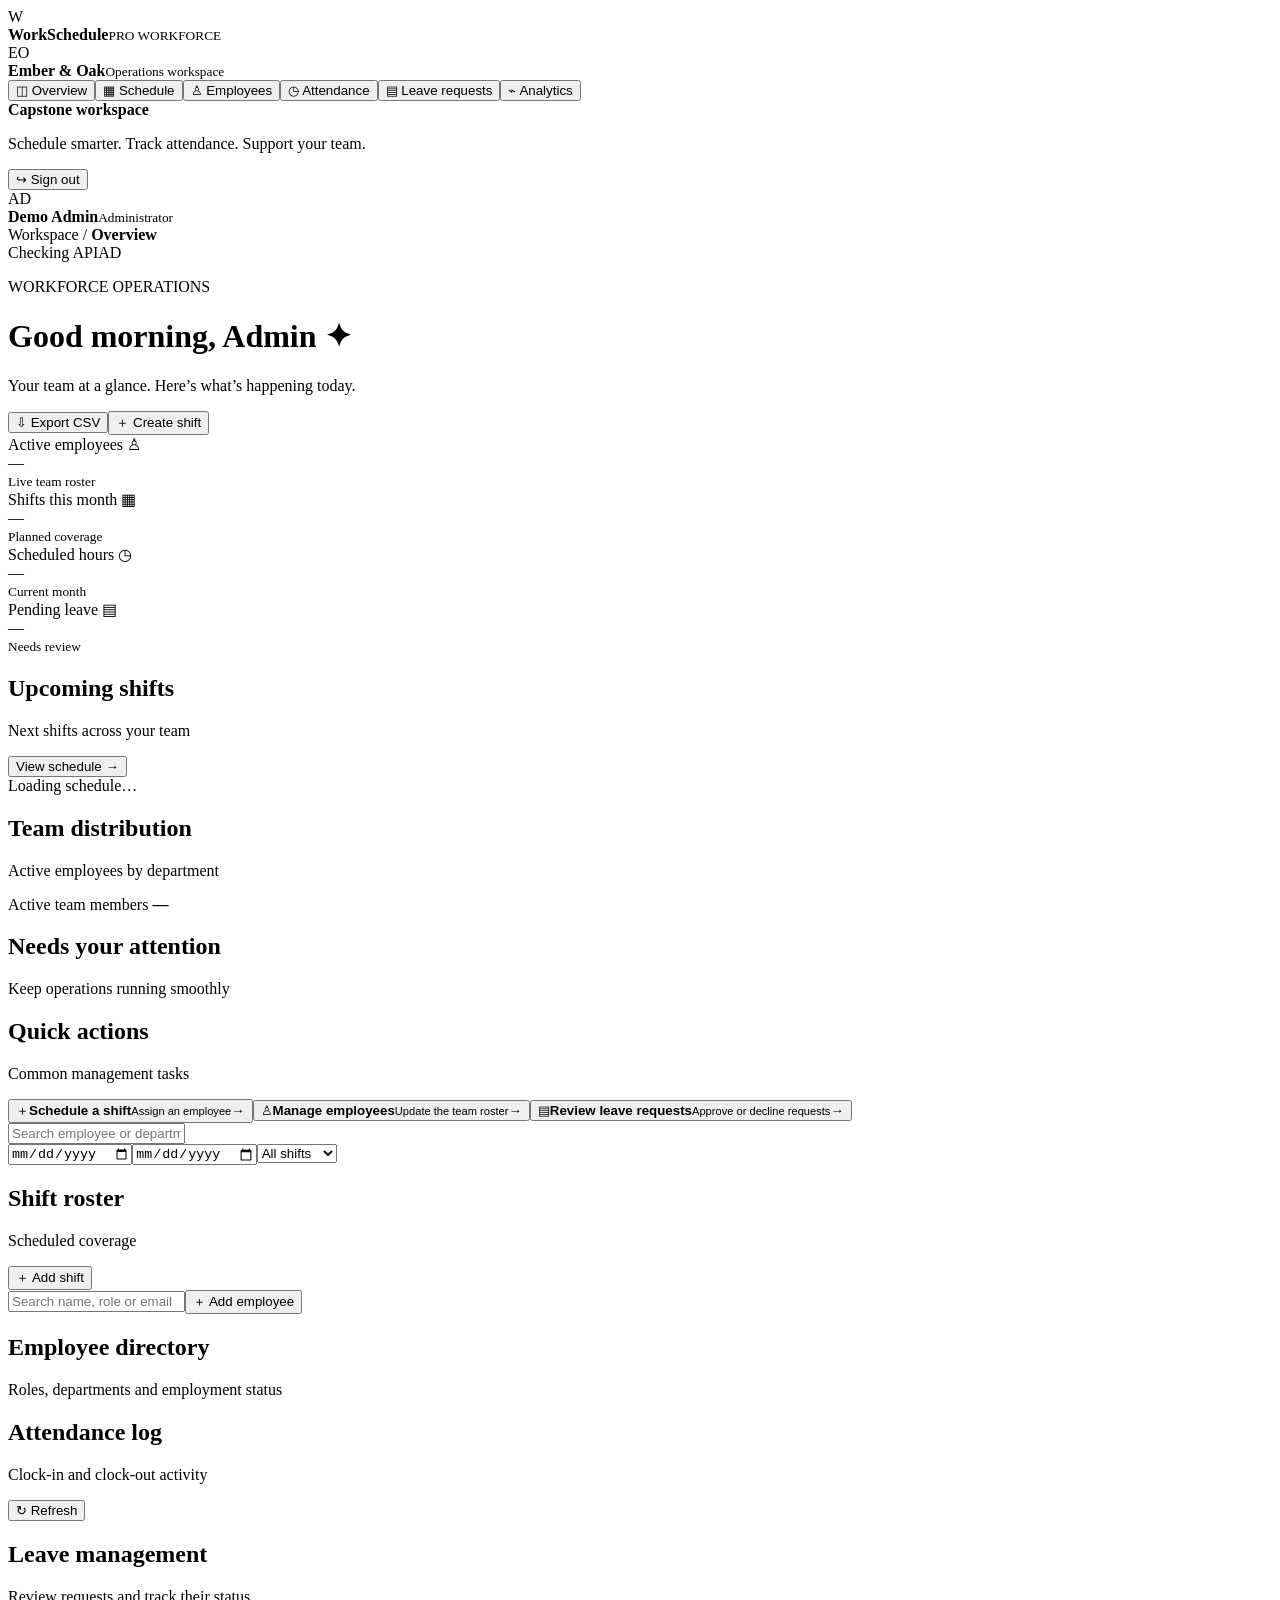
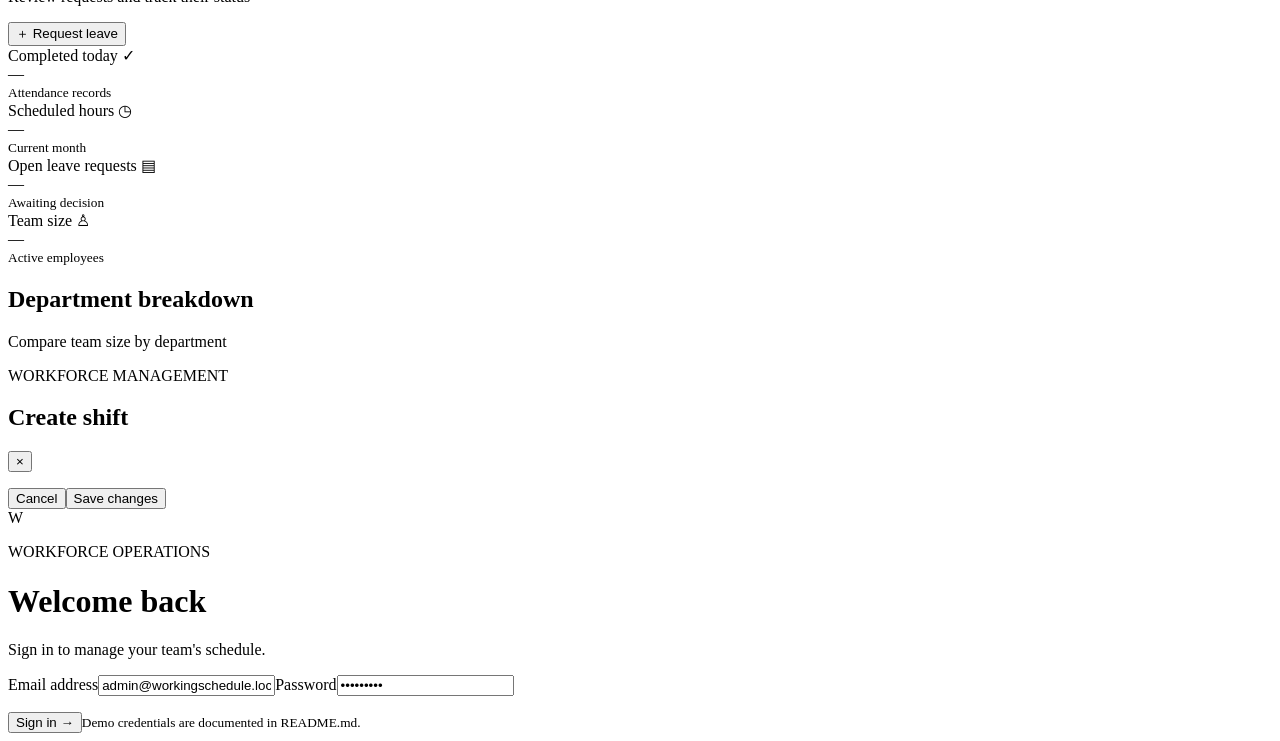
==== dashboard.html @ 4cf2dce8 "Add advanced workforce operations dashboard" ====
<!doctype html><html lang="en"><head><meta charset="utf-8"><meta name="viewport" content="width=device-width,initial-scale=1"><title>WorkSchedule Pro</title><link rel="stylesheet" href="styles.css"></head><body><div class="shell"><aside class="sidebar"><div class="brand"><span class="brand-icon">W</span><div><b>WorkSchedule</b><small>PRO WORKFORCE</small></div></div><div class="workspace"><span class="avatar">EO</span><div><b>Ember & Oak</b><small>Operations workspace</small></div></div><nav id="nav"><button class="nav active" data-page="overview">◫ Overview</button><button class="nav" data-page="schedule">▦ Schedule</button><button class="nav" data-page="employees">♙ Employees</button><button class="nav" data-page="attendance">◷ Attendance</button><button class="nav" data-page="leave">▤ Leave requests <span id="leave-count"></span></button><button class="nav" data-page="analytics">⌁ Analytics</button></nav><div class="sidebar-bottom"><div class="hint"><b>Capstone workspace</b><p>Schedule smarter. Track attendance. Support your team.</p></div><button id="signout" class="signout">↪ Sign out</button><div class="profile"><span class="avatar purple" id="user-initials">AD</span><div><b id="user-name">Demo Admin</b><small id="user-role">Administrator</small></div></div></div></aside><main class="main"><header class="topbar"><div>Workspace <span>/</span> <b id="crumb">Overview</b></div><div class="top-right"><span class="status"><i id="api-dot"></i><span id="api-status">Checking API</span></span><span class="avatar purple" id="header-initials">AD</span></div></header><div class="content"><div class="page-head"><div><p class="eyebrow">WORKFORCE OPERATIONS</p><h1 id="title">Good morning, Admin <span>✦</span></h1><p class="muted" id="subtitle">Your team at a glance. Here’s what’s happening today.</p></div><div class="actions"><button id="export" class="btn light">⇩ Export CSV</button><button id="primary-action" class="btn primary">＋ Create shift</button></div></div><div id="notice" class="notice hidden"></div><section id="overview" class="page"><div class="stats"><article class="stat"><div class="stat-label">Active employees <span class="tile violet">♙</span></div><div id="s-employees" class="stat-number">—</div><small>Live team roster</small></article><article class="stat"><div class="stat-label">Shifts this month <span class="tile blue">▦</span></div><div id="s-shifts" class="stat-number">—</div><small>Planned coverage</small></article><article class="stat"><div class="stat-label">Scheduled hours <span class="tile orange">◷</span></div><div id="s-hours" class="stat-number">—</div><small>Current month</small></article><article class="stat"><div class="stat-label">Pending leave <span class="tile pink">▤</span></div><div id="s-leaves" class="stat-number">—</div><small>Needs review</small></article></div><div class="columns"><article class="panel"><div class="panel-head"><div><h2>Upcoming shifts</h2><p>Next shifts across your team</p></div><button class="link" data-goto="schedule">View schedule →</button></div><div id="upcoming" class="table-wrap">Loading schedule…</div></article><article class="panel"><div class="panel-head"><div><h2>Team distribution</h2><p>Active employees by department</p></div></div><div id="departments" class="bars"></div><div class="footline">Active team members <b id="team-total">—</b></div></article></div><div class="columns"><article class="panel"><div class="panel-head"><div><h2>Needs your attention</h2><p>Keep operations running smoothly</p></div></div><div id="attention" class="attention"></div></article><article class="panel"><div class="panel-head"><div><h2>Quick actions</h2><p>Common management tasks</p></div></div><div class="quick"><button data-action="shift"><span class="tile violet">＋</span><span><b>Schedule a shift</b><small>Assign an employee</small></span><span>→</span></button><button data-goto="employees"><span class="tile blue">♙</span><span><b>Manage employees</b><small>Update the team roster</small></span><span>→</span></button><button data-goto="leave"><span class="tile orange">▤</span><span><b>Review leave requests</b><small>Approve or decline requests</small></span><span>→</span></button></div></article></div></section><section id="schedule" class="page hidden"><div class="toolbar"><input id="shift-search" placeholder="Search employee or department"><div class="filters"><input id="start-date" type="date" aria-label="Start date"><input id="end-date" type="date" aria-label="End date"><select id="type-filter"><option value="">All shifts</option><option>Morning</option><option>Afternoon</option><option>Night</option></select></div></div><article class="panel"><div class="panel-head"><div><h2>Shift roster</h2><p id="shift-caption">Scheduled coverage</p></div><button class="btn primary" data-action="shift">＋ Add shift</button></div><div id="shifts-table" class="table-wrap"></div></article></section><section id="employees" class="page hidden"><div class="toolbar"><input id="employee-search" placeholder="Search name, role or email"><button class="btn primary" data-action="employee">＋ Add employee</button></div><article class="panel"><div class="panel-head"><div><h2>Employee directory</h2><p>Roles, departments and employment status</p></div></div><div id="employees-table" class="table-wrap"></div></article></section><section id="attendance" class="page hidden"><article class="panel"><div class="panel-head"><div><h2>Attendance log</h2><p>Clock-in and clock-out activity</p></div><button id="refresh-attendance" class="btn light">↻ Refresh</button></div><div id="attendance-table" class="table-wrap"></div></article></section><section id="leave" class="page hidden"><article class="panel"><div class="panel-head"><div><h2>Leave management</h2><p>Review requests and track their status</p></div><button class="btn primary" data-action="leave">＋ Request leave</button></div><div id="leave-table" class="table-wrap"></div></article></section><section id="analytics" class="page hidden"><div class="stats"><article class="stat"><div class="stat-label">Completed today <span class="tile blue">✓</span></div><div id="a-completed" class="stat-number">—</div><small>Attendance records</small></article><article class="stat"><div class="stat-label">Scheduled hours <span class="tile orange">◷</span></div><div id="a-hours" class="stat-number">—</div><small>Current month</small></article><article class="stat"><div class="stat-label">Open leave requests <span class="tile pink">▤</span></div><div id="a-leaves" class="stat-number">—</div><small>Awaiting decision</small></article><article class="stat"><div class="stat-label">Team size <span class="tile violet">♙</span></div><div id="a-employees" class="stat-number">—</div><small>Active employees</small></article></div><article class="panel"><div class="panel-head"><div><h2>Department breakdown</h2><p>Compare team size by department</p></div></div><div id="analytics-bars" class="bars"></div></article></section></div></main></div><div id="modal-bg" class="modal-bg hidden"><section class="modal"><div class="modal-head"><div><p class="eyebrow">WORKFORCE MANAGEMENT</p><h2 id="modal-title">Create shift</h2></div><button id="close-modal" class="close">×</button></div><form id="modal-form"><div id="fields" class="fields"></div><p id="form-error" class="error"></p><div class="modal-actions"><button type="button" id="cancel-modal" class="btn light">Cancel</button><button type="submit" class="btn primary">Save changes</button></div></form></section></div><div id="login-screen" class="login-screen hidden"><form id="login-form" class="login-card"><span class="brand-icon">W</span><p class="eyebrow">WORKFORCE OPERATIONS</p><h1>Welcome back</h1><p class="muted">Sign in to manage your team's schedule.</p><label>Email address<input id="login-email" type="email" required value="admin@workingschedule.local"></label><label>Password<input id="login-password" type="password" required value="Admin123!"></label><p id="login-error" class="error"></p><button class="btn primary wide">Sign in →</button><small>Demo credentials are documented in README.md.</small></form></div><script src="app.js"></script></body></html>
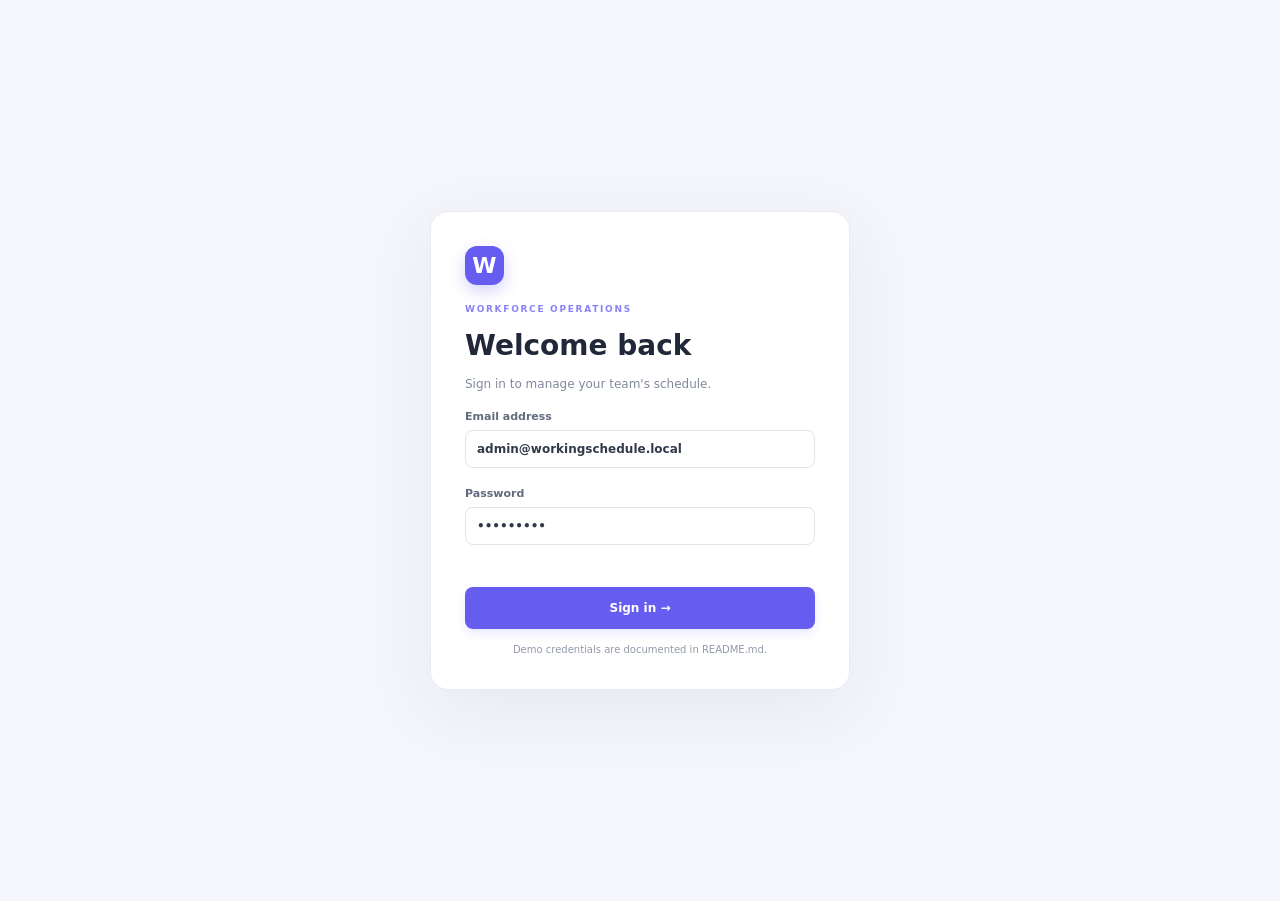
==== commit 44419a6b: "Add advanced workforce reports dashboard" ====
--- a/dashboard.html
+++ b/dashboard.html
@@ -1 +1 @@
-<!doctype html><html lang="en"><head><meta charset="utf-8"><meta name="viewport" content="width=device-width,initial-scale=1"><title>WorkSchedule Pro</title><link rel="stylesheet" href="styles.css"></head><body><div class="shell"><aside class="sidebar"><div class="brand"><span class="brand-icon">W</span><div><b>WorkSchedule</b><small>PRO WORKFORCE</small></div></div><div class="workspace"><span class="avatar">EO</span><div><b>Ember & Oak</b><small>Operations workspace</small></div></div><nav id="nav"><button class="nav active" data-page="overview">◫ Overview</button><button class="nav" data-page="schedule">▦ Schedule</button><button class="nav" data-page="employees">♙ Employees</button><button class="nav" data-page="attendance">◷ Attendance</button><button class="nav" data-page="leave">▤ Leave requests <span id="leave-count"></span></button><button class="nav" data-page="analytics">⌁ Analytics</button></nav><div class="sidebar-bottom"><div class="hint"><b>Capstone workspace</b><p>Schedule smarter. Track attendance. Support your team.</p></div><button id="signout" class="signout">↪ Sign out</button><div class="profile"><span class="avatar purple" id="user-initials">AD</span><div><b id="user-name">Demo Admin</b><small id="user-role">Administrator</small></div></div></div></aside><main class="main"><header class="topbar"><div>Workspace <span>/</span> <b id="crumb">Overview</b></div><div class="top-right"><span class="status"><i id="api-dot"></i><span id="api-status">Checking API</span></span><span class="avatar purple" id="header-initials">AD</span></div></header><div class="content"><div class="page-head"><div><p class="eyebrow">WORKFORCE OPERATIONS</p><h1 id="title">Good morning, Admin <span>✦</span></h1><p class="muted" id="subtitle">Your team at a glance. Here’s what’s happening today.</p></div><div class="actions"><button id="export" class="btn light">⇩ Export CSV</button><button id="primary-action" class="btn primary">＋ Create shift</button></div></div><div id="notice" class="notice hidden"></div><section id="overview" class="page"><div class="stats"><article class="stat"><div class="stat-label">Active employees <span class="tile violet">♙</span></div><div id="s-employees" class="stat-number">—</div><small>Live team roster</small></article><article class="stat"><div class="stat-label">Shifts this month <span class="tile blue">▦</span></div><div id="s-shifts" class="stat-number">—</div><small>Planned coverage</small></article><article class="stat"><div class="stat-label">Scheduled hours <span class="tile orange">◷</span></div><div id="s-hours" class="stat-number">—</div><small>Current month</small></article><article class="stat"><div class="stat-label">Pending leave <span class="tile pink">▤</span></div><div id="s-leaves" class="stat-number">—</div><small>Needs review</small></article></div><div class="columns"><article class="panel"><div class="panel-head"><div><h2>Upcoming shifts</h2><p>Next shifts across your team</p></div><button class="link" data-goto="schedule">View schedule →</button></div><div id="upcoming" class="table-wrap">Loading schedule…</div></article><article class="panel"><div class="panel-head"><div><h2>Team distribution</h2><p>Active employees by department</p></div></div><div id="departments" class="bars"></div><div class="footline">Active team members <b id="team-total">—</b></div></article></div><div class="columns"><article class="panel"><div class="panel-head"><div><h2>Needs your attention</h2><p>Keep operations running smoothly</p></div></div><div id="attention" class="attention"></div></article><article class="panel"><div class="panel-head"><div><h2>Quick actions</h2><p>Common management tasks</p></div></div><div class="quick"><button data-action="shift"><span class="tile violet">＋</span><span><b>Schedule a shift</b><small>Assign an employee</small></span><span>→</span></button><button data-goto="employees"><span class="tile blue">♙</span><span><b>Manage employees</b><small>Update the team roster</small></span><span>→</span></button><button data-goto="leave"><span class="tile orange">▤</span><span><b>Review leave requests</b><small>Approve or decline requests</small></span><span>→</span></button></div></article></div></section><section id="schedule" class="page hidden"><div class="toolbar"><input id="shift-search" placeholder="Search employee or department"><div class="filters"><input id="start-date" type="date" aria-label="Start date"><input id="end-date" type="date" aria-label="End date"><select id="type-filter"><option value="">All shifts</option><option>Morning</option><option>Afternoon</option><option>Night</option></select></div></div><article class="panel"><div class="panel-head"><div><h2>Shift roster</h2><p id="shift-caption">Scheduled coverage</p></div><button class="btn primary" data-action="shift">＋ Add shift</button></div><div id="shifts-table" class="table-wrap"></div></article></section><section id="employees" class="page hidden"><div class="toolbar"><input id="employee-search" placeholder="Search name, role or email"><button class="btn primary" data-action="employee">＋ Add employee</button></div><article class="panel"><div class="panel-head"><div><h2>Employee directory</h2><p>Roles, departments and employment status</p></div></div><div id="employees-table" class="table-wrap"></div></article></section><section id="attendance" class="page hidden"><article class="panel"><div class="panel-head"><div><h2>Attendance log</h2><p>Clock-in and clock-out activity</p></div><button id="refresh-attendance" class="btn light">↻ Refresh</button></div><div id="attendance-table" class="table-wrap"></div></article></section><section id="leave" class="page hidden"><article class="panel"><div class="panel-head"><div><h2>Leave management</h2><p>Review requests and track their status</p></div><button class="btn primary" data-action="leave">＋ Request leave</button></div><div id="leave-table" class="table-wrap"></div></article></section><section id="analytics" class="page hidden"><div class="stats"><article class="stat"><div class="stat-label">Completed today <span class="tile blue">✓</span></div><div id="a-completed" class="stat-number">—</div><small>Attendance records</small></article><article class="stat"><div class="stat-label">Scheduled hours <span class="tile orange">◷</span></div><div id="a-hours" class="stat-number">—</div><small>Current month</small></article><article class="stat"><div class="stat-label">Open leave requests <span class="tile pink">▤</span></div><div id="a-leaves" class="stat-number">—</div><small>Awaiting decision</small></article><article class="stat"><div class="stat-label">Team size <span class="tile violet">♙</span></div><div id="a-employees" class="stat-number">—</div><small>Active employees</small></article></div><article class="panel"><div class="panel-head"><div><h2>Department breakdown</h2><p>Compare team size by department</p></div></div><div id="analytics-bars" class="bars"></div></article></section></div></main></div><div id="modal-bg" class="modal-bg hidden"><section class="modal"><div class="modal-head"><div><p class="eyebrow">WORKFORCE MANAGEMENT</p><h2 id="modal-title">Create shift</h2></div><button id="close-modal" class="close">×</button></div><form id="modal-form"><div id="fields" class="fields"></div><p id="form-error" class="error"></p><div class="modal-actions"><button type="button" id="cancel-modal" class="btn light">Cancel</button><button type="submit" class="btn primary">Save changes</button></div></form></section></div><div id="login-screen" class="login-screen hidden"><form id="login-form" class="login-card"><span class="brand-icon">W</span><p class="eyebrow">WORKFORCE OPERATIONS</p><h1>Welcome back</h1><p class="muted">Sign in to manage your team's schedule.</p><label>Email address<input id="login-email" type="email" required value="admin@workingschedule.local"></label><label>Password<input id="login-password" type="password" required value="Admin123!"></label><p id="login-error" class="error"></p><button class="btn primary wide">Sign in →</button><small>Demo credentials are documented in README.md.</small></form></div><script src="app.js"></script></body></html>+<!doctype html><html lang="en"><head><meta charset="utf-8"><meta name="viewport" content="width=device-width,initial-scale=1"><title>WorkSchedule Pro</title><link rel="stylesheet" href="styles.css"></head><body><div class="shell"><aside class="sidebar"><div class="brand"><span class="brand-icon">W</span><div><b>WorkSchedule</b><small>PRO WORKFORCE</small></div></div><div class="workspace"><span class="avatar">EO</span><div><b>Ember & Oak</b><small>Operations workspace</small></div></div><nav id="nav"><button class="nav active" data-page="overview">◫ Overview</button><button class="nav" data-page="schedule">▦ Schedule</button><button class="nav" data-page="employees">♙ Employees</button><button class="nav" data-page="attendance">◷ Attendance</button><button class="nav" data-page="leave">▤ Leave requests <span id="leave-count"></span></button><button class="nav" data-page="analytics">⌁ Analytics</button><button class="nav" data-page="advanced-reports">▤ Advanced reports</button></nav><div class="sidebar-bottom"><div class="hint"><b>Capstone workspace</b><p>Schedule smarter. Track attendance. Support your team.</p></div><button id="signout" class="signout">↪ Sign out</button><div class="profile"><span class="avatar purple" id="user-initials">AD</span><div><b id="user-name">Demo Admin</b><small id="user-role">Administrator</small></div></div></div></aside><main class="main"><header class="topbar"><div>Workspace <span>/</span> <b id="crumb">Overview</b></div><div class="top-right"><span class="status"><i id="api-dot"></i><span id="api-status">Checking API</span></span><span class="avatar purple" id="header-initials">AD</span></div></header><div class="content"><div class="page-head"><div><p class="eyebrow">WORKFORCE OPERATIONS</p><h1 id="title">Good morning, Admin <span>✦</span></h1><p class="muted" id="subtitle">Your team at a glance. Here’s what’s happening today.</p></div><div class="actions"><button id="export" class="btn light">⇩ Export CSV</button><button id="primary-action" class="btn primary">＋ Create shift</button></div></div><div id="notice" class="notice hidden"></div><section id="overview" class="page"><div class="stats"><article class="stat"><div class="stat-label">Active employees <span class="tile violet">♙</span></div><div id="s-employees" class="stat-number">—</div><small>Live team roster</small></article><article class="stat"><div class="stat-label">Shifts this month <span class="tile blue">▦</span></div><div id="s-shifts" class="stat-number">—</div><small>Planned coverage</small></article><article class="stat"><div class="stat-label">Scheduled hours <span class="tile orange">◷</span></div><div id="s-hours" class="stat-number">—</div><small>Current month</small></article><article class="stat"><div class="stat-label">Pending leave <span class="tile pink">▤</span></div><div id="s-leaves" class="stat-number">—</div><small>Needs review</small></article></div><div class="columns"><article class="panel"><div class="panel-head"><div><h2>Upcoming shifts</h2><p>Next shifts across your team</p></div><button class="link" data-goto="schedule">View schedule →</button></div><div id="upcoming" class="table-wrap">Loading schedule…</div></article><article class="panel"><div class="panel-head"><div><h2>Team distribution</h2><p>Active employees by department</p></div></div><div id="departments" class="bars"></div><div class="footline">Active team members <b id="team-total">—</b></div></article></div><div class="columns"><article class="panel"><div class="panel-head"><div><h2>Needs your attention</h2><p>Keep operations running smoothly</p></div></div><div id="attention" class="attention"></div></article><article class="panel"><div class="panel-head"><div><h2>Quick actions</h2><p>Common management tasks</p></div></div><div class="quick"><button data-action="shift"><span class="tile violet">＋</span><span><b>Schedule a shift</b><small>Assign an employee</small></span><span>→</span></button><button data-goto="employees"><span class="tile blue">♙</span><span><b>Manage employees</b><small>Update the team roster</small></span><span>→</span></button><button data-goto="leave"><span class="tile orange">▤</span><span><b>Review leave requests</b><small>Approve or decline requests</small></span><span>→</span></button></div></article></div></section><section id="schedule" class="page hidden"><div class="toolbar"><input id="shift-search" placeholder="Search employee or department"><div class="filters"><input id="start-date" type="date" aria-label="Start date"><input id="end-date" type="date" aria-label="End date"><select id="type-filter"><option value="">All shifts</option><option>Morning</option><option>Afternoon</option><option>Night</option></select></div></div><article class="panel"><div class="panel-head"><div><h2>Shift roster</h2><p id="shift-caption">Scheduled coverage</p></div><button class="btn primary" data-action="shift">＋ Add shift</button></div><div id="shifts-table" class="table-wrap"></div></article></section><section id="employees" class="page hidden"><div class="toolbar"><input id="employee-search" placeholder="Search name, role or email"><button class="btn primary" data-action="employee">＋ Add employee</button></div><article class="panel"><div class="panel-head"><div><h2>Employee directory</h2><p>Roles, departments and employment status</p></div></div><div id="employees-table" class="table-wrap"></div></article></section><section id="attendance" class="page hidden"><article class="panel"><div class="panel-head"><div><h2>Attendance log</h2><p>Clock-in and clock-out activity</p></div><button id="refresh-attendance" class="btn light">↻ Refresh</button></div><div id="attendance-table" class="table-wrap"></div></article></section><section id="leave" class="page hidden"><article class="panel"><div class="panel-head"><div><h2>Leave management</h2><p>Review requests and track their status</p></div><button class="btn primary" data-action="leave">＋ Request leave</button></div><div id="leave-table" class="table-wrap"></div></article></section><section id="analytics" class="page hidden"><div class="stats"><article class="stat"><div class="stat-label">Completed today <span class="tile blue">✓</span></div><div id="a-completed" class="stat-number">—</div><small>Attendance records</small></article><article class="stat"><div class="stat-label">Scheduled hours <span class="tile orange">◷</span></div><div id="a-hours" class="stat-number">—</div><small>Current month</small></article><article class="stat"><div class="stat-label">Open leave requests <span class="tile pink">▤</span></div><div id="a-leaves" class="stat-number">—</div><small>Awaiting decision</small></article><article class="stat"><div class="stat-label">Team size <span class="tile violet">♙</span></div><div id="a-employees" class="stat-number">—</div><small>Active employees</small></article></div><article class="panel"><div class="panel-head"><div><h2>Department breakdown</h2><p>Compare team size by department</p></div></div><div id="analytics-bars" class="bars"></div></article></section><section id="advanced-reports" class="page hidden"><div class="panel-head report-tools"><div><p class="eyebrow">MANAGEMENT INTELLIGENCE</p><h2>Advanced workforce reports</h2><p class="muted">Labor-cost estimates, overtime risk and daily staffing coverage.</p></div><button id="refresh-reports" class="btn primary">Refresh reports ↻</button></div><div class="stats"><article class="stat"><div class="stat-label">Estimated labor cost <span class="tile violet">$</span></div><div id="r-cost" class="stat-number">—</div><small>Based on scheduled hours × demo hourly rates</small></article><article class="stat"><div class="stat-label">Scheduled hours <span class="tile blue">◷</span></div><div id="r-hours" class="stat-number">—</div><small>Included in selected report period</small></article><article class="stat"><div class="stat-label">Overtime alerts <span class="tile orange">!</span></div><div id="r-overtime" class="stat-number">—</div><small>Employee-weeks over 40 scheduled hours</small></article><article class="stat"><div class="stat-label">Coverage days <span class="tile pink">▦</span></div><div id="r-days" class="stat-number">—</div><small>Days with at least one scheduled shift</small></article></div><article class="panel"><div class="panel-head"><div><h2>Labor cost by employee</h2><p>Use as a planning estimate, not a payroll statement.</p></div></div><div id="payroll-table" class="table-wrap"></div></article><article class="panel"><div class="panel-head"><div><h2>Overtime risk</h2><p>Employees scheduled for more than 40 hours in a calendar week.</p></div></div><div id="overtime-table" class="table-wrap"></div></article><article class="panel"><div class="panel-head"><div><h2>Daily coverage</h2><p>Number of scheduled shifts grouped by date and shift type.</p></div></div><div id="coverage-table" class="table-wrap"></div></article></section></div></main></div><div id="modal-bg" class="modal-bg hidden"><section class="modal"><div class="modal-head"><div><p class="eyebrow">WORKFORCE MANAGEMENT</p><h2 id="modal-title">Create shift</h2></div><button id="close-modal" class="close">×</button></div><form id="modal-form"><div id="fields" class="fields"></div><p id="form-error" class="error"></p><div class="modal-actions"><button type="button" id="cancel-modal" class="btn light">Cancel</button><button type="submit" class="btn primary">Save changes</button></div></form></section></div><div id="login-screen" class="login-screen hidden"><form id="login-form" class="login-card"><span class="brand-icon">W</span><p class="eyebrow">WORKFORCE OPERATIONS</p><h1>Welcome back</h1><p class="muted">Sign in to manage your team's schedule.</p><label>Email address<input id="login-email" type="email" required value="admin@workingschedule.local"></label><label>Password<input id="login-password" type="password" required value="Admin123!"></label><p id="login-error" class="error"></p><button class="btn primary wide">Sign in →</button><small>Demo credentials are documented in README.md.</small></form></div><script src="app.js"></script></body></html>
--- a/styles.css
+++ b/styles.css
@@ -0,0 +1 @@
+:root{font-family:Inter,ui-sans-serif,system-ui,-apple-system,BlinkMacSystemFont,'Segoe UI',sans-serif;color:#20283a;background:#f6f7fb;font-synthesis:none;text-rendering:optimizeLegibility;--line:#e8ebf2;--muted:#81899c;--purple:#665cf0}*{box-sizing:border-box}body{margin:0}button,input,select{font:inherit}button{cursor:pointer}.hidden{display:none!important}.shell{min-height:100vh}.sidebar{width:248px;background:#fff;border-right:1px solid var(--line);position:fixed;inset:0 auto 0 0;display:flex;flex-direction:column;padding:24px 16px;z-index:4}.brand{display:flex;align-items:center;gap:11px;padding:0 8px 27px}.brand-icon{width:39px;height:39px;border-radius:12px;background:var(--purple);color:white;display:grid;place-items:center;font-weight:800;font-size:22px;box-shadow:0 6px 16px #665cf044}.brand b,.workspace b,.profile b{display:block;font-size:14px;letter-spacing:-.3px}.brand small{display:block;font-size:9px;letter-spacing:1.5px;color:#9994ee;font-weight:800;margin-top:4px}.workspace{display:flex;align-items:center;gap:10px;background:#f7f7fc;border:1px solid #ededf7;padding:11px;border-radius:12px;margin:0 0 24px}.workspace small,.profile small{display:block;color:var(--muted);font-size:11px;margin-top:3px}.avatar{width:34px;height:34px;border-radius:11px;background:#dff6ec;color:#22745d;font-weight:800;font-size:11px;display:grid;place-items:center;flex-shrink:0}.purple{background:#eeebff;color:#665cf0}.sidebar nav{display:grid;gap:5px}.nav{border:0;background:transparent;color:#737c91;text-align:left;padding:12px 13px;border-radius:9px;font-size:13px;font-weight:600}.nav:hover{background:#f7f7fc}.nav.active{background:#efedff;color:#5c50e6}.nav span{float:right;background:#f7b84d;color:#fff;border-radius:20px;padding:1px 7px;font-size:10px}.sidebar-bottom{margin-top:auto}.hint{background:#f7f7fc;border:1px solid #eeedf7;border-radius:12px;padding:14px}.hint b{font-size:12px}.hint p{font-size:11px;line-height:1.5;color:var(--muted);margin:7px 0}.signout{border:0;background:transparent;color:#737c91;font-size:12px;padding:15px 10px}.profile{border-top:1px solid var(--line);padding:17px 2px 0;display:flex;align-items:center;gap:9px}.profile b{font-size:12px}.main{margin-left:248px;min-height:100vh}.topbar{height:70px;background:#fff;border-bottom:1px solid var(--line);display:flex;align-items:center;justify-content:space-between;padding:0 36px;font-size:12px;color:#8b92a4}.topbar b{color:#343b4d}.topbar span:not(.avatar){margin:0 9px}.top-right{display:flex;align-items:center;gap:20px}.status{display:flex;align-items:center;gap:8px}.status i{width:7px;height:7px;border-radius:50%;background:#f5b84e}.status.online i{background:#2ebc83}.content{max-width:1500px;margin:auto;padding:34px 36px 60px}.page-head{display:flex;justify-content:space-between;gap:20px;align-items:center;margin-bottom:27px}.eyebrow{font-size:9px;font-weight:800;letter-spacing:1.7px;color:#8b82f8;margin:0 0 10px}.page-head h1{font-size:28px;letter-spacing:-1.1px;margin:0;font-weight:750}.page-head h1 span{font-size:18px;color:#8a81fa}.muted,.panel-head p{color:var(--muted);font-size:12px;margin:9px 0 0}.actions{display:flex;gap:9px}.btn{border:1px solid transparent;border-radius:8px;padding:10px 14px;font-size:12px;font-weight:650;white-space:nowrap}.btn.primary{background:var(--purple);color:#fff;box-shadow:0 4px 10px #665cf026}.btn.primary:hover{background:#5147db}.btn.light{background:white;border-color:#e7e9f1;color:#50586b}.btn.light:hover{background:#f9f9ff}.stats{display:grid;grid-template-columns:repeat(4,minmax(0,1fr));gap:15px;margin-bottom:18px}.stat,.panel{background:#fff;border:1px solid var(--line);border-radius:13px;box-shadow:0 2px 7px #242d4205}.stat{padding:19px 20px}.stat-label{display:flex;align-items:center;justify-content:space-between;font-size:12px;color:#70798d;font-weight:600}.tile{width:33px;height:33px;display:grid;place-items:center;border-radius:10px;font-weight:700;flex-shrink:0}.violet{background:#efedff;color:#665cf0}.blue{background:#e8f4ff;color:#3995d9}.orange{background:#fff1e4;color:#e79b4c}.pink{background:#ffedf3;color:#d96e98}.stat-number{font-size:30px;letter-spacing:-1px;font-weight:750;margin:13px 0 5px}.stat small{color:#999fb0;font-size:10px}.columns{display:grid;grid-template-columns:minmax(0,1.55fr) minmax(290px,1fr);gap:17px;margin-bottom:18px}.panel{padding:21px;min-width:0}.panel-head{display:flex;justify-content:space-between;align-items:center;gap:12px;margin-bottom:18px}.panel-head h2{font-size:15px;margin:0;letter-spacing:-.3px}.panel-head p{font-size:11px;margin-top:6px}.link{border:0;background:transparent;color:#665cf0;font-size:11px;font-weight:700}.table-wrap{overflow-x:auto;min-height:70px}.data-table{width:100%;border-collapse:collapse;white-space:nowrap;text-align:left}.data-table th{font-size:9px;text-transform:uppercase;letter-spacing:.7px;color:#9aa1b1;font-weight:700;background:#fafbfe;padding:12px 10px}.data-table td{font-size:11px;color:#5f687b;border-bottom:1px solid #f0f1f6;padding:14px 10px}.data-table tr:last-child td{border-bottom:0}.person{display:flex;align-items:center;gap:8px}.person .avatar{width:29px;height:29px;border-radius:9px;font-size:9px}.person b{display:block;color:#30384a;font-size:11px}.person small{display:block;color:#9aa1b1;font-size:9px;margin-top:3px}.pill{display:inline-block;border-radius:30px;padding:5px 8px;background:#e8f8f0;color:#2b9c70;font-size:9px;font-weight:700}.pill.night{background:#f0edff;color:#6a5be8}.pill.afternoon{background:#fff2e5;color:#cb853a}.pill.pending{background:#fff3d8;color:#b7811d}.pill.rejected,.pill.cancelled{background:#ffecef;color:#c85a70}.pill.neutral{background:#f0f2f7;color:#788195}.bars{display:grid;gap:17px;padding:5px 0}.bar-label{display:flex;justify-content:space-between;font-size:11px;color:#606a7d;margin-bottom:8px}.bar-label b{color:#343b4d}.bar-track{height:7px;background:#f0f1f7;border-radius:20px;overflow:hidden}.bar-fill{height:100%;background:linear-gradient(90deg,#6b60f0,#a69cff);border-radius:20px}.footline{border-top:1px solid var(--line);padding-top:15px;display:flex;justify-content:space-between;font-size:10px;color:#939aab}.footline b{color:#30384a}.attention{display:grid;gap:15px}.attention-row{display:flex;gap:11px;align-items:center;font-size:11px;color:#515a6d}.attention-row .tile{width:31px;height:31px}.attention-row b{display:block;color:#343b4d;font-size:11px;margin-bottom:4px}.attention-row small{color:#969daf;font-size:10px}.quick{display:grid}.quick button{display:flex;align-items:center;gap:11px;padding:11px 0;background:transparent;border:0;border-bottom:1px solid #f0f1f6;text-align:left;color:#9198aa}.quick button:last-child{border:0}.quick button>span:nth-child(2){flex:1}.quick b{display:block;font-size:11px;color:#343b4d}.quick small{display:block;font-size:10px;color:#969daf;margin-top:4px}.toolbar{display:flex;justify-content:space-between;gap:14px;margin-bottom:16px}.toolbar>input,.toolbar input,.toolbar select{border:1px solid #e6e8f0;background:white;border-radius:8px;padding:10px 12px;font-size:11px;color:#596276;min-width:0}.toolbar>input{width:290px}.filters{display:flex;gap:8px}.notice{padding:12px 15px;background:#edf9f3;border:1px solid #d1f0df;border-radius:9px;color:#247951;font-size:12px;margin-bottom:17px}.notice.bad{background:#fff0f1;border-color:#ffd5d9;color:#a83d4c}.empty{padding:25px;text-align:center;color:#9aa1b1;font-size:12px}.row-actions{display:flex;gap:6px}.small-btn{border:1px solid #e8eaf2;background:#fff;padding:6px 8px;border-radius:6px;font-size:10px;color:#5e57d8}.small-btn.danger{color:#c04b5c}.modal-bg{position:fixed;inset:0;background:#1b20375c;z-index:10;display:grid;place-items:center;padding:18px}.modal{background:#fff;border-radius:15px;padding:24px;width:min(560px,100%);max-height:90vh;overflow:auto;box-shadow:0 20px 70px #15162c30}.modal-head{display:flex;justify-content:space-between;align-items:start;margin-bottom:23px}.modal-head h2{font-size:21px;margin:0}.close{border:0;background:#f5f6fa;border-radius:8px;font-size:22px;width:32px;height:32px;color:#6c7384}.fields{display:grid;grid-template-columns:1fr 1fr;gap:14px}.fields label,.login-card label{display:grid;gap:7px;font-size:11px;font-weight:650;color:#626b7e}.fields input,.fields select,.fields textarea,.login-card input{width:100%;border:1px solid #e1e4ed;border-radius:8px;padding:11px;font-size:12px;background:#fff;color:#32394a}.fields textarea{min-height:75px;resize:vertical}.fields .full{grid-column:1/-1}.modal-actions{display:flex;justify-content:flex-end;gap:9px;margin-top:23px}.error{font-size:11px;color:#bd4556;min-height:12px}.login-screen{position:fixed;inset:0;background:#f5f5fc;z-index:20;display:grid;place-items:center;padding:20px}.login-card{background:#fff;border:1px solid var(--line);border-radius:18px;padding:34px;width:min(420px,100%);display:grid;gap:15px;box-shadow:0 20px 70px #282d4810}.login-card .brand-icon{margin-bottom:4px}.login-card h1{font-size:28px;margin:0}.login-card p{margin:0}.login-card label{margin-top:4px}.login-card small{font-size:10px;color:#9299aa;text-align:center}.wide{width:100%;padding:13px}.notice.hidden{display:none}.attention-row{align-items:flex-start}@media(max-width:1100px){.sidebar{width:210px}.main{margin-left:210px}.content{padding:28px 22px}.topbar{padding:0 22px}.stats{grid-template-columns:repeat(2,minmax(0,1fr))}.columns{grid-template-columns:1fr}}@media(max-width:700px){.sidebar{width:65px;padding:17px 8px}.brand{padding:0 4px 24px}.brand>div,.workspace,.sidebar nav .nav:not(.active),.sidebar nav .nav.active,.hint,.profile>div,.profile .avatar,.signout{font-size:0}.brand-icon{width:39px;flex-shrink:0}.sidebar nav{gap:8px}.nav{height:43px;padding:0;text-align:center;font-size:0!important}.nav:first-letter{font-size:18px}.sidebar-bottom{display:none}.main{margin-left:65px}.topbar{height:58px;padding:0 14px}.topbar>div:first-child{font-size:10px}.status{font-size:0}.top-right{gap:6px}.content{padding:24px 13px}.page-head{align-items:flex-start;flex-direction:column}.page-head h1{font-size:24px}.actions{width:100%}.actions .btn{flex:1}.stats{gap:9px}.stat{padding:14px}.stat-number{font-size:25px}.stat-label{font-size:10px;gap:6px}.columns{gap:11px}.panel{padding:15px}.toolbar{flex-direction:column}.toolbar>input{width:100%}.filters{display:grid;grid-template-columns:1fr 1fr}.filters select{grid-column:1/-1}.fields{grid-template-columns:1fr}.fields .full{grid-column:auto}.panel-head h2{font-size:14px}}
